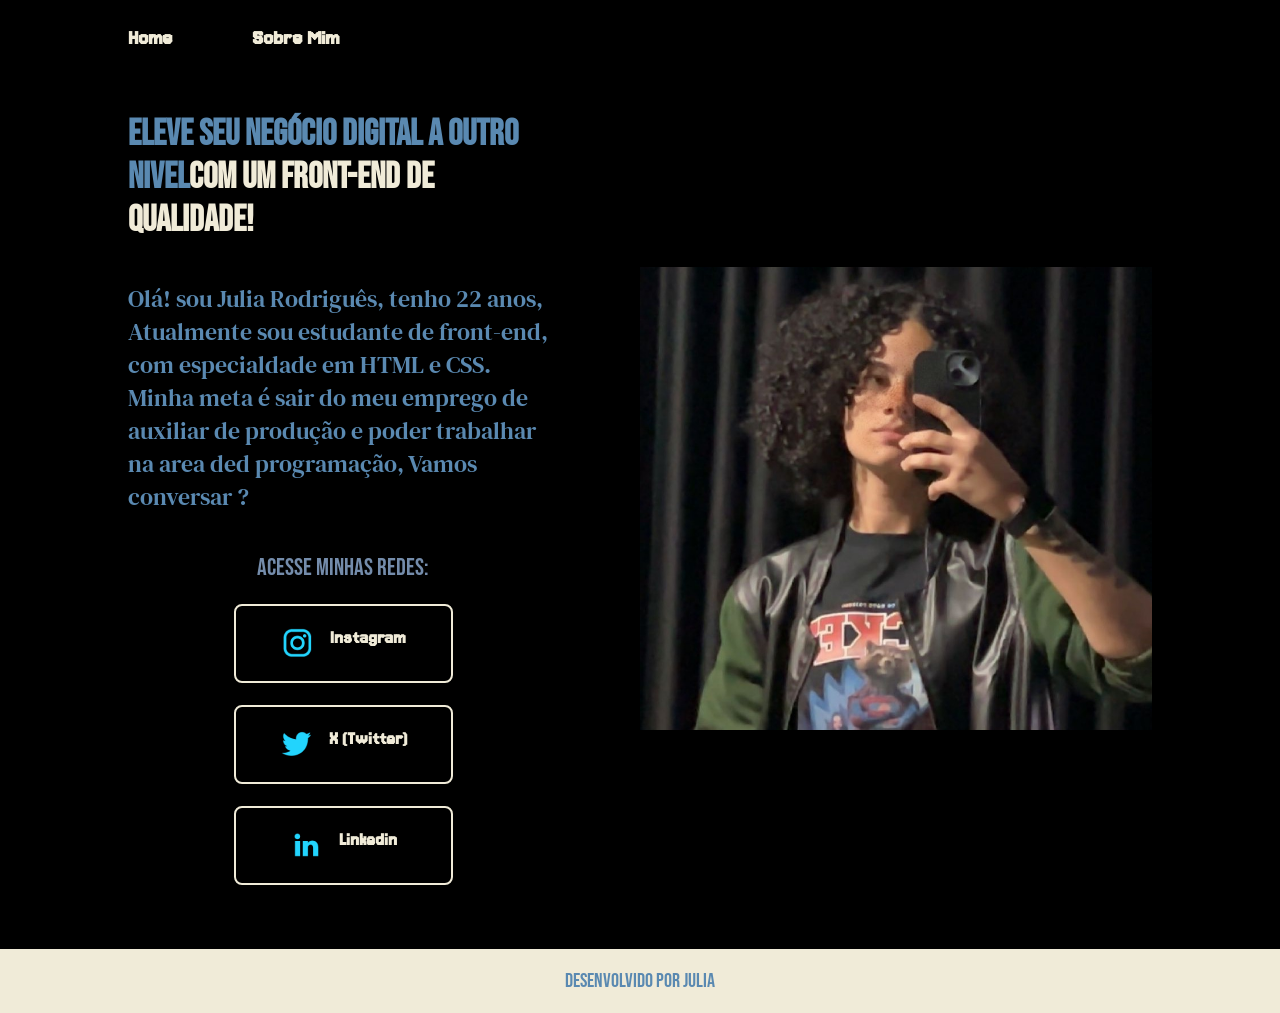
==== index.html @ e6e2c424 "Add files via upload" ====
<!DOCTYPE html>
<html lang="pt-br">
<head>
    <meta charset="UTF-8">
    <meta http-equiv="X-UA-Compatible" .content="IE=EDGE">
    <meta name="viewport" content="width=device-width, initial-scale=1.0">
    <title>PORTIFOLIO</title>
    <link rel="stylesheet" href="./styles/style.css">
</head>
<body>
    <header class="cabecalho"> 
        <nav class="cabecalho__menu">
            <a class="cabecalho__menu__link" href="index.html"> Home</a>
            <a class="cabecalho__menu__link" href="about.html"> Sobre Mim </a>
        </nav>
    </header>
    <main class="apresentacao">
        <section class="apresentacao__conteudo">
            <h1 class="apresentacao__conteudo__titulo"> Eleve seu negócio digital a outro nivel<strong class="titulo-destaque">com um Front-end de qualidade! </strong></h1>
            <p class="apresentacao__conteudo__texto"> Olá! sou Julia Rodriguês, tenho 22 anos, Atualmente sou estudante de front-end, com especialdade em HTML e CSS. Minha meta é sair do meu emprego de auxiliar de produção e poder trabalhar na area ded programação, Vamos conversar ?</p>
            <div class="apresentacao__links">
                <h2 class="apresentacao__links__subtitulo"> Acesse minhas redes:</h2>
                <a class="apresentacao__link__links" href="https://www.instagram.com/julia_rodrigues.png/">
                    <img src="./assets/instagram.png">
                    Instagram 
                </a>
                <a class="apresentacao__link__links" href="https://x.com/Bo_Katan03" >
                   <img src="./assets/twitter.png">
                    X (Twitter)
                </a>
                    <a class="apresentacao__link__links" href="https://www.linkedin.com/in/julia-rodrigu%C3%AAs-bbba991b0/" > 
                        <img src="./assets/linkedin.png"> Linkedin
                    </a>
            </div>
        </section>
        <img class="apresentacao__imagem" src="./assets/julia rodrigues.jpeg" alt="foto da julia, mulher de pele parda e cabelo cacheado pretos, segurando um celular em frente ao espelho.">
    </main>
    <footer class="rodape">
        <p> Desenvolvido por Julia</p>
    </footer>
</body>
</html>
---- styles/style.css ----
@import url('https://fonts.googleapis.com/css2?family=Bebas+Neue&family=DM+Serif+Text:ital@0;1&family=Jersey+15&family=Raleway:ital,wght@0,100..900;1,100..900&display=swap');

:root{
 --cor-primaria:#000000;
 --cor-secundaria:#5A89B1;
 --cor--terciaria:#F0EBD8;
 --cor--quarternaria:#748CAB;
 --cor--hover:#272727;

 --fonte--primaria:"Bebas Neue", serif;
 --fonte--secundaria:"DM Serif Text", serif;
--fonte--terciaria: "Jersey 15", serif;
}


*{margin: 0;
    padding: 0;
}

    body {
    width: 100%;
    box-sizing: border-box;
    background-color: var(--cor-primaria);
    color: var(--cor--quarternaria);
    }
    h1{color: var(--cor-secundaria);
    }
      p{color: var(--cor-secundaria);
    }

    .cabecalho{
        padding: 2% 0% 0% 10%;

    }

    .cabecalho__menu{
        display:flex;
        gap: 80px;
    }

    .cabecalho__menu__link{
        font-family: var(--fonte--terciaria);
        font-size: 1.43rem;
        font-weight: 600;
        color:var(--cor--terciaria);
        text-decoration: none;
       }

    .apresentacao{ 
        padding:5% 10%;
        display: flex;
        align-items: center;
        justify-content: space-between;
        gap: 82px;
    }
    .apresentacao__conteudo{
        width: 50%;
        display: flex;
        flex-direction: column;
        gap: 40px;
    }
    .apresentacao__conteudo__titulo{
        font-size: 2.25rem;
        font-family: var(--fonte--primaria);
    }
    .titulo-destaque {color: var(--cor--terciaria);
    }

    .apresentacao__conteudo__texto{
        font-size: 1.5rem;
        font-family: var(--fonte--secundaria);
    }
    .apresentacao__links{
        display: flex;
        flex-direction: column;
        justify-content: space-between;
        align-items: center;
        gap: 22px;
    }
    .apresentacao__links__subtitulo{
        font-family: var(--fonte--primaria);
        font-weight: 400;
        font-size: 1.5rem;
    }
    .apresentacao__link__links{
        display: flex;
        justify-content: center;
        gap: 16px;
        border: 2px solid var(--cor--terciaria);
        width: 50%;
        text-align: center;
        border-radius: 8px;
        font-size: 1.5rem;
        font-weight: 600;
        padding: 21.5px 0;
        text-decoration: none;
        color: var(--cor--terciaria);
        font-size: 1.25rem;
        font-family: var(--fonte--terciaria);
       
    }
    .apresentacao__link__links:hover{
        background-color: var(--cor--hover);
        color: var(--cor-secundaria);
    }
    .apresentacao__imagem{
        width: 50%;
        
    }

    .rodape{
        font-size: 1.25rem;
        font-family: var(--fonte--primaria);
        font-weight: 400;
        padding: 20px;
        color: var(--cor-secundaria);
        background-color: var(--cor--terciaria);
        text-align: center;
    }
    @media(max-width:1200px) {
        .cabecalho{
            padding: 10%;
        }
        .cabecalho__menu{
            justify-content: center;
        }
         .apresentacao{
            padding: 5%;
            flex-direction:column-reverse;
        }
        .apresentacao__conteudo{
            width: auto;
        }
    }
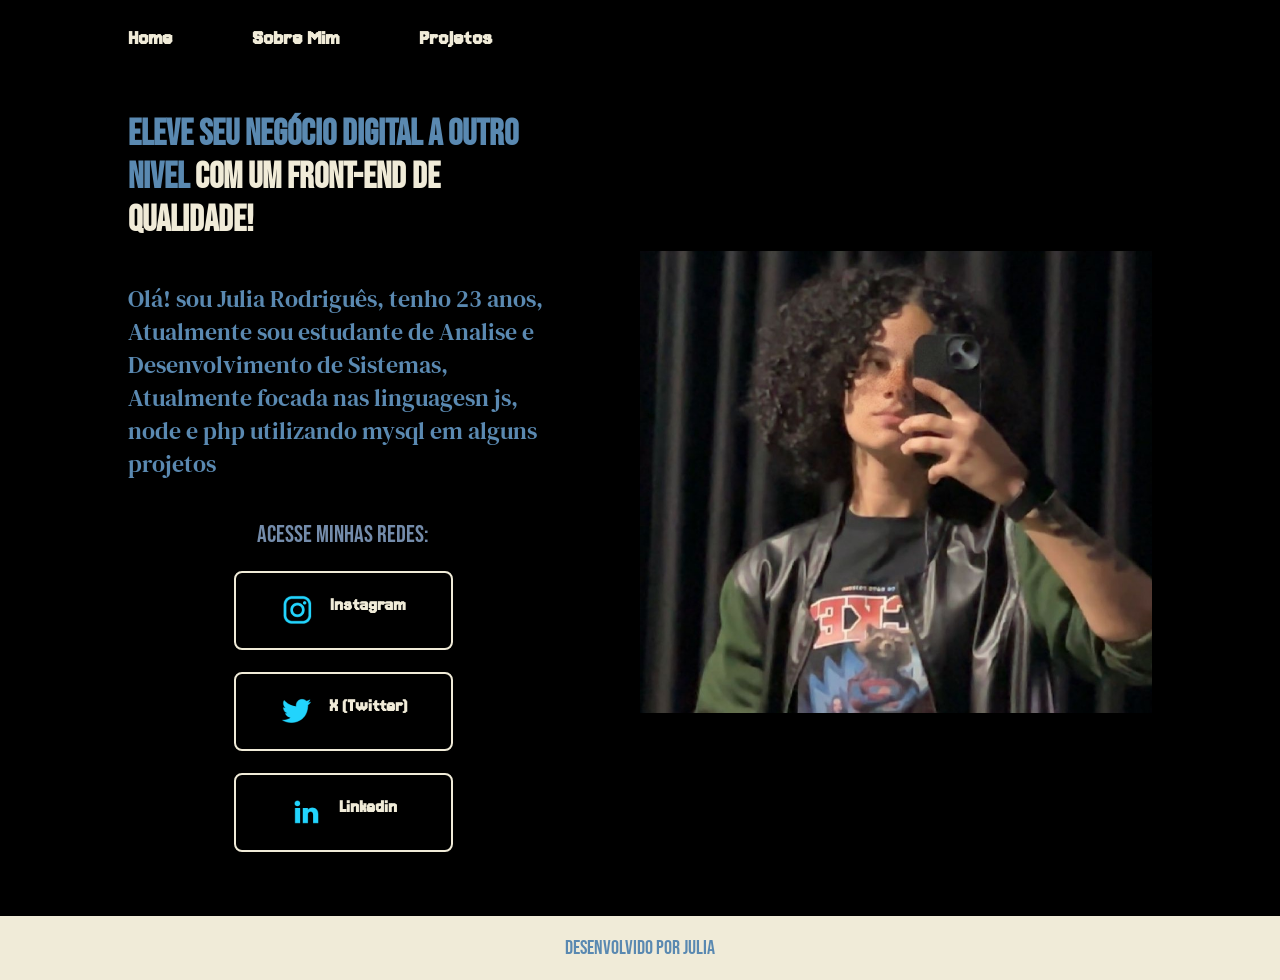
==== commit 4b75cbf5: "atualização portfolio" ====
--- a/index.html
+++ b/index.html
@@ -2,22 +2,24 @@
 <html lang="pt-br">
 <head>
     <meta charset="UTF-8">
-    <meta http-equiv="X-UA-Compatible" .content="IE=EDGE">
+    <meta http-equiv="X-UA-Compatible" content="IE=EDGE">
     <meta name="viewport" content="width=device-width, initial-scale=1.0">
-    <title>PORTIFOLIO</title>
+    <title>Julia Rodriguês | Dev Front-end</title>
     <link rel="stylesheet" href="./styles/style.css">
+    <link rel="icon" type="image/png" href="/assets/tyrrel-removebg-preview.png"/>
 </head>
 <body>
     <header class="cabecalho"> 
         <nav class="cabecalho__menu">
             <a class="cabecalho__menu__link" href="index.html"> Home</a>
             <a class="cabecalho__menu__link" href="about.html"> Sobre Mim </a>
+            <a class="cabecalho__menu__link" href="projetos.html"> Projetos </a>
         </nav>
     </header>
     <main class="apresentacao">
         <section class="apresentacao__conteudo">
-            <h1 class="apresentacao__conteudo__titulo"> Eleve seu negócio digital a outro nivel<strong class="titulo-destaque">com um Front-end de qualidade! </strong></h1>
-            <p class="apresentacao__conteudo__texto"> Olá! sou Julia Rodriguês, tenho 22 anos, Atualmente sou estudante de front-end, com especialdade em HTML e CSS. Minha meta é sair do meu emprego de auxiliar de produção e poder trabalhar na area ded programação, Vamos conversar ?</p>
+            <h1 class="apresentacao__conteudo__titulo"> Eleve seu negócio digital a outro nivel<strong class="titulo-destaque"> com um Front-end de qualidade! </strong></h1>
+            <p class="apresentacao__conteudo__texto"> Olá! sou Julia Rodriguês, tenho 23 anos, Atualmente sou estudante de Analise e Desenvolvimento de Sistemas, Atualmente focada nas linguagesn js, node e php utilizando mysql em alguns projetos </p>
             <div class="apresentacao__links">
                 <h2 class="apresentacao__links__subtitulo"> Acesse minhas redes:</h2>
                 <a class="apresentacao__link__links" href="https://www.instagram.com/julia_rodrigues.png/">
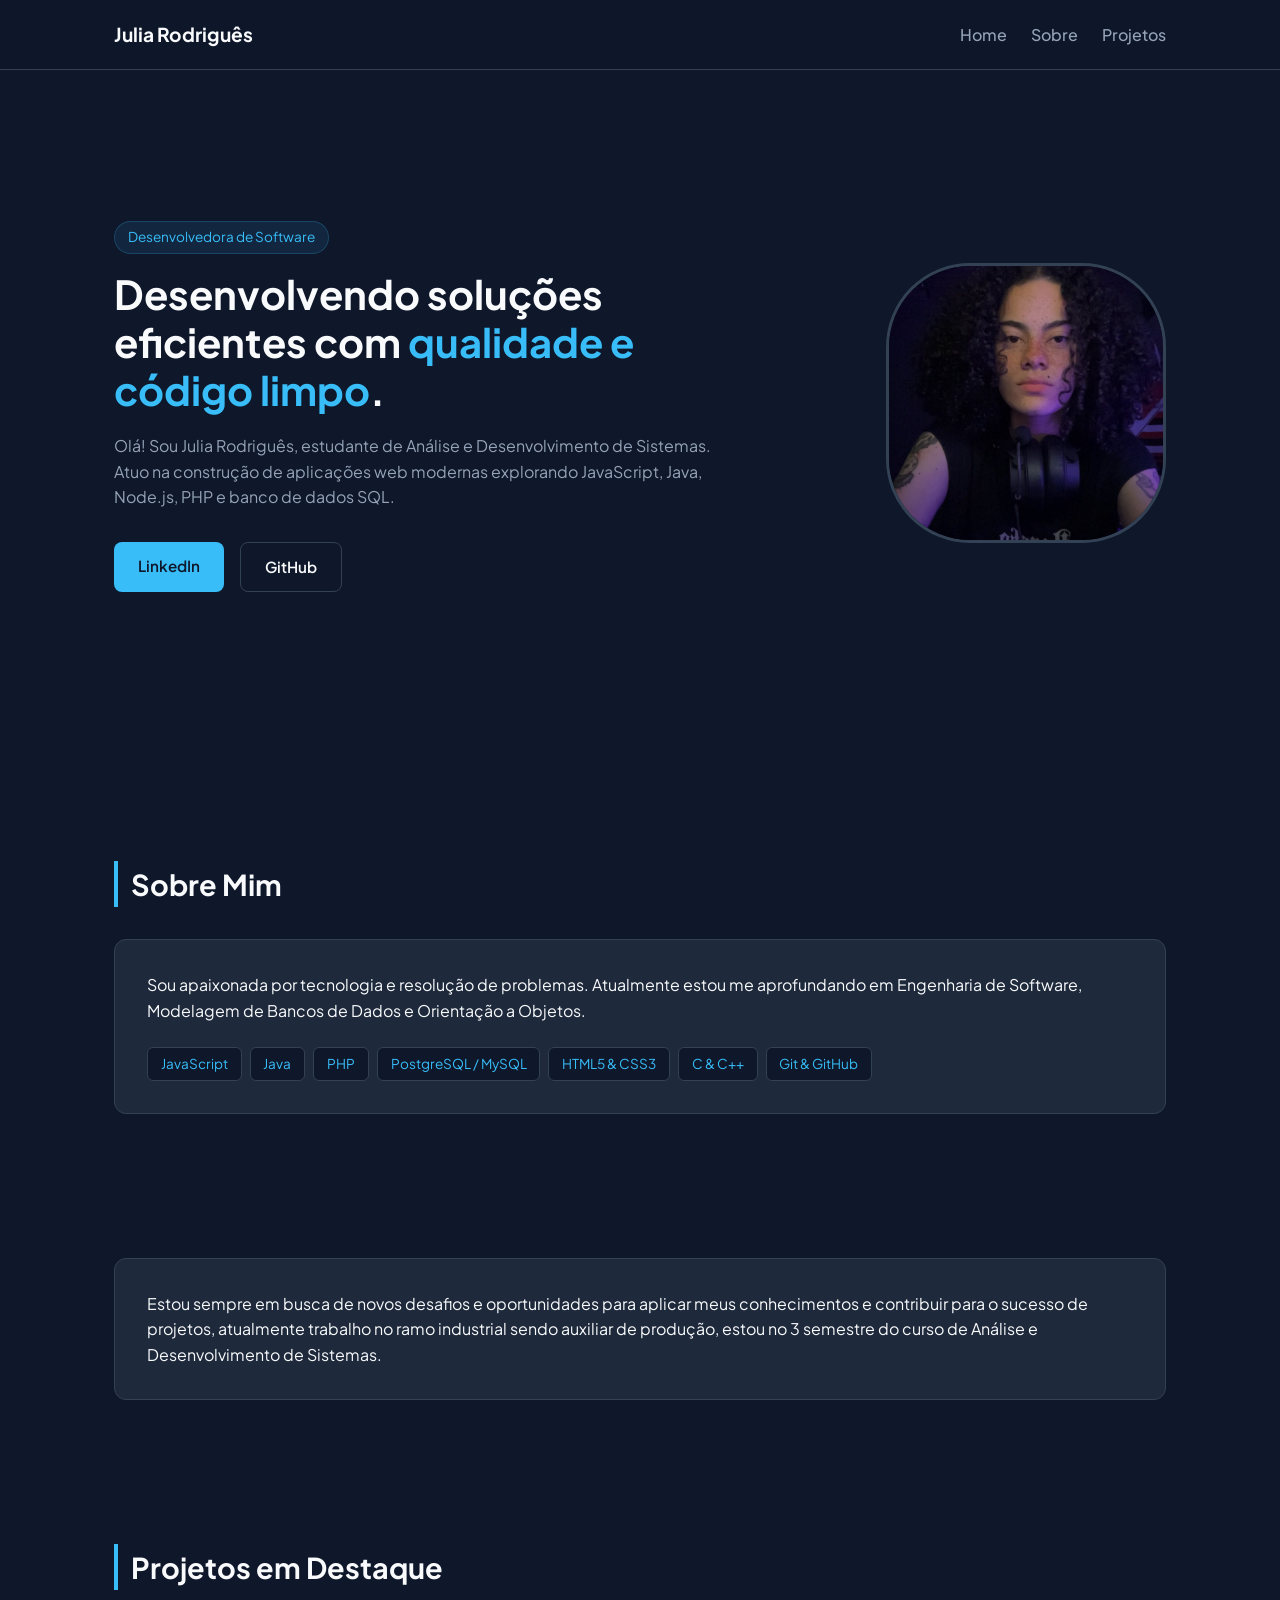
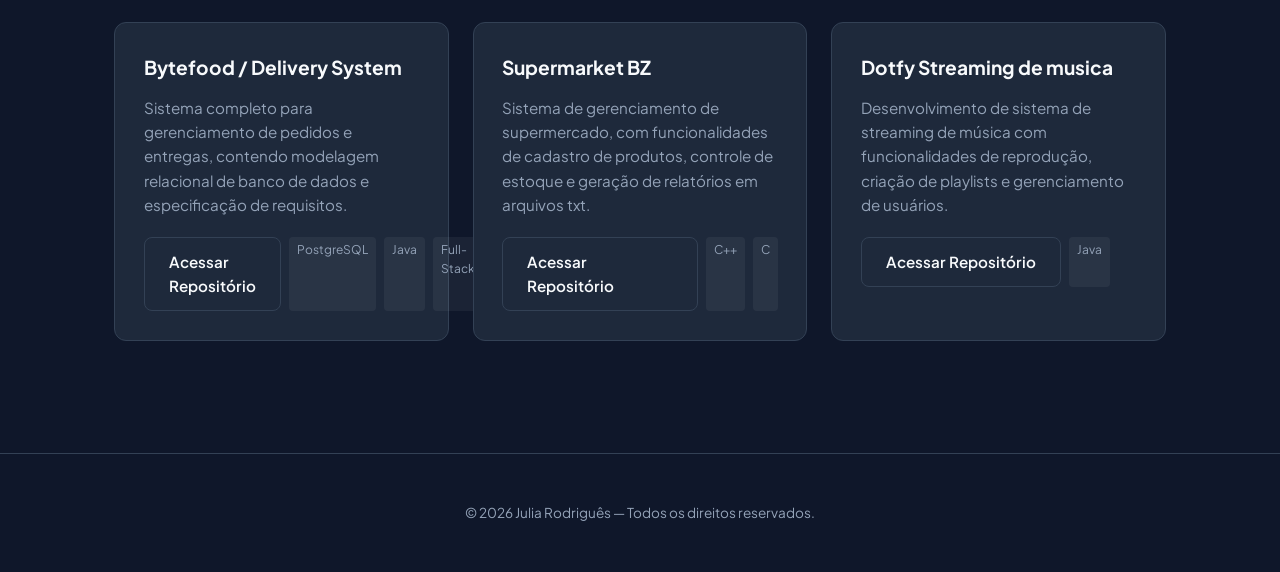
==== commit 1f814e4a: "Ajuste no home" ====
--- a/index.html
+++ b/index.html
@@ -1,44 +1,139 @@
 <!DOCTYPE html>
-<html lang="pt-br">
+<html lang="pt-BR">
 <head>
     <meta charset="UTF-8">
-    <meta http-equiv="X-UA-Compatible" content="IE=EDGE">
     <meta name="viewport" content="width=device-width, initial-scale=1.0">
-    <title>Julia Rodriguês | Dev Front-end</title>
+    <title>Julia Rodriguês | Desenvolvedora Software & Front-end</title>
+    
+    <!-- Fonte Moderna (Google Fonts) -->
+    <link rel="preconnect" href="https://fonts.googleapis.com">
+    <link rel="preconnect" href="https://fonts.gstatic.com" crossorigin>
+    <link href="https://fonts.googleapis.com/css2?family=Plus+Jakarta+Sans:wght@400;500;600;700&display=swap" rel="stylesheet">
+    
     <link rel="stylesheet" href="./styles/style.css">
     <link rel="icon" type="image/png" href="/assets/tyrrel-removebg-preview.png"/>
 </head>
 <body>
+
+    <!-- Cabeçalho Fixo -->
     <header class="cabecalho"> 
         <nav class="cabecalho__menu">
-            <a class="cabecalho__menu__link" href="index.html"> Home</a>
-            <a class="cabecalho__menu__link" href="about.html"> Sobre Mim </a>
-            <a class="cabecalho__menu__link" href="projetos.html"> Projetos </a>
+            <a class="cabecalho__logo" href="#home">Julia Rodriguês</a>
+            <div class="cabecalho__links">
+                <a class="cabecalho__menu__link" href="#home">Home</a>
+                <a class="cabecalho__menu__link" href="#sobre">Sobre</a>
+                <a class="cabecalho__menu__link" href="#projetos">Projetos</a>
+            </div>
         </nav>
     </header>
-    <main class="apresentacao">
-        <section class="apresentacao__conteudo">
-            <h1 class="apresentacao__conteudo__titulo"> Eleve seu negócio digital a outro nivel<strong class="titulo-destaque"> com um Front-end de qualidade! </strong></h1>
-            <p class="apresentacao__conteudo__texto"> Olá! sou Julia Rodriguês, tenho 23 anos, Atualmente sou estudante de Analise e Desenvolvimento de Sistemas, Atualmente focada nas linguagesn js, node e php utilizando mysql em alguns projetos </p>
-            <div class="apresentacao__links">
-                <h2 class="apresentacao__links__subtitulo"> Acesse minhas redes:</h2>
-                <a class="apresentacao__link__links" href="https://www.instagram.com/julia_rodrigues.png/">
-                    <img src="./assets/instagram.png">
-                    Instagram 
-                </a>
-                <a class="apresentacao__link__links" href="https://x.com/Bo_Katan03" >
-                   <img src="./assets/twitter.png">
-                    X (Twitter)
-                </a>
-                    <a class="apresentacao__link__links" href="https://www.linkedin.com/in/julia-rodrigu%C3%AAs-bbba991b0/" > 
-                        <img src="./assets/linkedin.png"> Linkedin
+
+    <main>
+        <!-- Hero Section -->
+        <section id="home" class="hero">
+            <div class="hero__conteudo">
+                <span class="hero__badge">Desenvolvedora de Software</span>
+                <h1 class="hero__titulo">
+                    Desenvolvendo soluções eficientes com <span class="destaque">qualidade e código limpo</span>.
+                </h1>
+                <p class="hero__texto">
+                    Olá!  Sou Julia Rodriguês, estudante de Análise e Desenvolvimento de Sistemas. Atuo na construção de aplicações web modernas explorando JavaScript, Java, Node.js, PHP e banco de dados SQL.
+                </p>
+                <div class="hero__acoes">
+                    <a class="btn btn--primario" href="https://www.linkedin.com/in/julia-rodriguês-dev03?utm_source=share_via&utm_content=profile&utm_medium=member_ios" target="_blank" rel="noopener noreferrer">
+                        LinkedIn
                     </a>
+                    <a class="btn btn--secundario" href="https://github.com/Julia-Rodrigues03" target="_blank" rel="noopener noreferrer">
+                        GitHub
+                    </a>
+                </div>
+            </div>
+            <div class="hero__imagem-container">
+                <img class="hero__imagem" src="./assets/julia rodrigues.jpeg" alt="Foto de perfil de Julia Rodriguês">
             </div>
         </section>
-        <img class="apresentacao__imagem" src="./assets/julia rodrigues.jpeg" alt="foto da julia, mulher de pele parda e cabelo cacheado pretos, segurando um celular em frente ao espelho.">
+
+        <!-- Seção Sobre Mim -->
+        <section id="sobre" class="sobre">
+            <h2 class="secao__titulo">Sobre Mim</h2>
+            <div class="sobre__grid">
+                <p class="sobre__texto">
+                    Sou apaixonada por tecnologia e resolução de problemas. Atualmente estou me aprofundando em Engenharia de Software, Modelagem de Bancos de Dados e Orientação a Objetos.
+                </p>
+                <div class="sobre__techs">
+                    <span class="tech-tag">JavaScript</span>
+                    <span class="tech-tag">Java</span>
+                    <span class="tech-tag">PHP</span>
+                    <span class="tech-tag">PostgreSQL / MySQL</span>
+                    <span class="tech-tag">HTML5 & CSS3</span>
+                    <span class="tech-tag">C & C++</span>
+                    <span class="tech-tag">Git & GitHub</span>
+                </div>
+            </div>
+        </section>
+
+        <section id="sobre" class="sobre">
+            <div class="sobre__grid">
+                <p class="sobre__texto">
+                    Estou sempre em busca de novos desafios e oportunidades para aplicar meus conhecimentos e contribuir para o sucesso de projetos, atualmente trabalho no ramo industrial sendo auxiliar de produção, estou no 3 semestre do curso de Análise e Desenvolvimento de Sistemas.
+                </p>
+            </div>
+        </section>
+
+        <!-- Seção Projetos -->
+        <section id="projetos" class="projetos">
+            <h2 class="secao__titulo">Projetos em Destaque</h2>
+            <div class="projetos__grid">
+                
+                <article class="card-projeto">
+                    <h3 class="card-projeto__titulo">Bytefood / Delivery System</h3>
+                    <p class="card-projeto__descricao">
+                        Sistema completo para gerenciamento de pedidos e entregas, contendo modelagem relacional de banco de dados e especificação de requisitos.
+                    </p>
+                    <div class="card-projeto__tags">
+                        <a class="btn btn--secundario" href="https://github.com/Julia-Rodrigues03/bytefood" target="_blank" rel="noopener noreferrer">
+                        Acessar Repositório
+                    </a>
+                        <span>PostgreSQL</span>
+                        <span>Java</span>
+                        <span>Full-Stack</span>
+                    </div>
+                </article>
+
+                <article class="card-projeto">
+                    <h3 class="card-projeto__titulo">Supermarket BZ</h3>
+                    <p class="card-projeto__descricao">
+                        Sistema de gerenciamento de supermercado, com funcionalidades de cadastro de produtos, controle de estoque e geração de relatórios em arquivos txt.
+                    </p>
+                    <div class="card-projeto__tags">
+                        <a class="btn btn--secundario" href="https://github.com/Julia-Rodrigues03/Crud" target="_blank" rel="noopener noreferrer">
+                        Acessar Repositório
+                    </a>
+                        <span> C++ </span>
+                        <span> C </span>
+                    </div>
+                </article>
+
+                <article class="card-projeto">
+                    <h3 class="card-projeto__titulo">Dotfy Streaming de musica</h3>
+                    <p class="card-projeto__descricao">
+                        Desenvolvimento de sistema de streaming de música com funcionalidades de reprodução, criação de playlists e gerenciamento de usuários.
+                    </p>
+                    <div class="card-projeto__tags">
+                        <a class="btn btn--secundario" href="https://github.com/Julia-Rodrigues03/Dotfy" target="_blank" rel="noopener noreferrer">
+                        Acessar Repositório
+                    </a>
+                        <span> Java</span>
+                        
+                    </div>
+                </article>
+
+            </div>
+        </section>
     </main>
+
     <footer class="rodape">
-        <p> Desenvolvido por Julia</p>
+        <p>© 2026 Julia Rodriguês — Todos os direitos reservados.</p>
     </footer>
+
 </body>
 </html>
--- a/styles/style.css
+++ b/styles/style.css
@@ -1,134 +1,275 @@
 @import url('https://fonts.googleapis.com/css2?family=Bebas+Neue&family=DM+Serif+Text:ital@0;1&family=Jersey+15&family=Raleway:ital,wght@0,100..900;1,100..900&display=swap');
 
-:root{
- --cor-primaria:#000000;
- --cor-secundaria:#5A89B1;
- --cor--terciaria:#F0EBD8;
- --cor--quarternaria:#748CAB;
- --cor--hover:#272727;
-
- --fonte--primaria:"Bebas Neue", serif;
- --fonte--secundaria:"DM Serif Text", serif;
---fonte--terciaria: "Jersey 15", serif;
-}
-
-
-*{margin: 0;
+/* Reset Básico */
+* {
+    margin: 0;
     padding: 0;
-}
-
-    body {
+    box-sizing: border-box;
+}
+
+:root {
+    --bg-color: #0f172a;
+    --card-bg: #1e293b;
+    --text-primary: #f8fafc;
+    --text-secondary: #94a3b8;
+    --accent-color: #38bdf8;
+    --border-color: #334155;
+    --font-main: 'Plus Jakarta Sans', sans-serif;
+}
+
+html {
+    scroll-behavior: smooth;
+}
+
+body {
+    background-color: var(--bg-color);
+    color: var(--text-primary);
+    font-family: var(--font-main);
+    line-height: 1.6;
+}
+
+/* Header Limpo */
+.cabecalho {
+    position: fixed;
+    top: 0;
     width: 100%;
-    box-sizing: border-box;
-    background-color: var(--cor-primaria);
-    color: var(--cor--quarternaria);
+    background-color: rgba(15, 23, 42, 0.85);
+    backdrop-filter: blur(12px);
+    border-bottom: 1px solid var(--border-color);
+    z-index: 100;
+}
+
+.cabecalho__menu {
+    max-width: 1100px;
+    margin: 0 auto;
+    display: flex;
+    justify-content: space-between;
+    align-items: center;
+    padding: 1.2rem 1.5rem;
+}
+
+.cabecalho__logo {
+    font-weight: 700;
+    font-size: 1.2rem;
+    color: var(--text-primary);
+    text-decoration: none;
+}
+
+.cabecalho__links {
+    display: flex;
+    gap: 1.5rem;
+}
+
+.cabecalho__menu__link {
+    color: var(--text-secondary);
+    text-decoration: none;
+    font-weight: 500;
+    transition: color 0.2s ease;
+}
+
+.cabecalho__menu__link:hover {
+    color: var(--accent-color);
+}
+
+/* Main Content Layout */
+main {
+    max-width: 1100px;
+    margin: 0 auto;
+    padding: 0 1.5rem;
+}
+
+section {
+    padding: 6rem 0 3rem 0;
+}
+
+.secao__titulo {
+    font-size: 1.8rem;
+    margin-bottom: 2rem;
+    border-left: 4px solid var(--accent-color);
+    padding-left: 0.8rem;
+}
+
+/* Hero Section */
+.hero {
+    display: flex;
+    align-items: center;
+    justify-content: space-between;
+    gap: 3rem;
+    min-height: 85vh;
+}
+
+.hero__conteudo {
+    max-width: 600px;
+}
+
+.hero__badge {
+    display: inline-block;
+    padding: 0.3rem 0.8rem;
+    background-color: rgba(56, 189, 248, 0.1);
+    color: var(--accent-color);
+    border: 1px solid rgba(56, 189, 248, 0.2);
+    border-radius: 20px;
+    font-size: 0.85rem;
+    margin-bottom: 1rem;
+}
+
+.hero__titulo {
+    font-size: 2.5rem;
+    font-weight: 700;
+    line-height: 1.2;
+    margin-bottom: 1.2rem;
+}
+
+.destaque {
+    color: var(--accent-color);
+}
+
+.hero__texto {
+    color: var(--text-secondary);
+    margin-bottom: 2rem;
+}
+
+.hero__acoes {
+    display: flex;
+    gap: 1rem;
+}
+
+/* Botões Modernos */
+.btn {
+    padding: 0.75rem 1.5rem;
+    border-radius: 8px;
+    text-decoration: none;
+    font-weight: 600;
+    font-size: 0.95rem;
+    transition: all 0.2s ease;
+}
+
+.btn--primario {
+    background-color: var(--accent-color);
+    color: #0f172a;
+}
+
+.btn--primario:hover {
+    opacity: 0.9;
+    transform: translateY(-2px);
+}
+
+.btn--secundario {
+    background-color: transparent;
+    color: var(--text-primary);
+    border: 1px solid var(--border-color);
+}
+
+.btn--secundario:hover {
+    border-color: var(--text-secondary);
+    transform: translateY(-2px);
+}
+
+.hero__imagem-container {
+    flex-shrink: 0;
+}
+
+.hero__imagem {
+    width: 280px;
+    height: 280px;
+    object-fit: cover;
+    border-radius: 30%;
+    border: 3px solid var(--border-color);
+}
+
+/* Cards e Seção Sobre */
+.sobre__grid {
+    background-color: var(--card-bg);
+    padding: 2rem;
+    border-radius: 12px;
+    border: 1px solid var(--border-color);
+}
+
+.sobre__techs {
+    display: flex;
+    flex-wrap: wrap;
+    gap: 0.5rem;
+    margin-top: 1.5rem;
+}
+
+.tech-tag {
+    background-color: var(--bg-color);
+    color: var(--accent-color);
+    border: 1px solid var(--border-color);
+    padding: 0.3rem 0.8rem;
+    border-radius: 6px;
+    font-size: 0.85rem;
+}
+
+/* Cards de Projetos */
+.projetos__grid {
+    display: grid;
+    grid-template-columns: repeat(auto-fit, minmax(300px, 1fr));
+    gap: 1.5rem;
+}
+
+.card-projeto {
+    background-color: var(--card-bg);
+    border: 1px solid var(--border-color);
+    padding: 1.8rem;
+    border-radius: 12px;
+    transition: transform 0.2s ease, border-color 0.2s ease;
+}
+
+.card-projeto:hover {
+    transform: translateY(-4px);
+    border-color: var(--accent-color);
+}
+
+.card-projeto__titulo {
+    margin-bottom: 0.8rem;
+    font-size: 1.2rem;
+}
+
+.card-projeto__descricao {
+    color: var(--text-secondary);
+    font-size: 0.95rem;
+    margin-bottom: 1.2rem;
+}
+
+.card-projeto__tags {
+    display: flex;
+    gap: 0.5rem;
+}
+
+.card-projeto__tags span {
+    font-size: 0.75rem;
+    color: var(--text-secondary);
+    background-color: rgba(255, 255, 255, 0.05);
+    padding: 0.2rem 0.5rem;
+    border-radius: 4px;
+}
+
+/* Rodapé */
+.rodape {
+    text-align: center;
+    padding: 3rem 0;
+    color: var(--text-secondary);
+    font-size: 0.85rem;
+    border-top: 1px solid var(--border-color);
+    margin-top: 4rem;
+}
+
+/* Responsividade Básica */
+@media (max-width: 768px) {
+    .hero {
+        flex-direction: column-reverse;
+        text-align: center;
+        justify-content: center;
+        padding-top: 8rem;
     }
-    h1{color: var(--cor-secundaria);
+
+    .hero__acoes {
+        justify-content: center;
     }
-      p{color: var(--cor-secundaria);
+
+    .hero__imagem {
+        width: 200px;
+        height: 200px;
     }
-
-    .cabecalho{
-        padding: 2% 0% 0% 10%;
-
-    }
-
-    .cabecalho__menu{
-        display:flex;
-        gap: 80px;
-    }
-
-    .cabecalho__menu__link{
-        font-family: var(--fonte--terciaria);
-        font-size: 1.43rem;
-        font-weight: 600;
-        color:var(--cor--terciaria);
-        text-decoration: none;
-       }
-
-    .apresentacao{ 
-        padding:5% 10%;
-        display: flex;
-        align-items: center;
-        justify-content: space-between;
-        gap: 82px;
-    }
-    .apresentacao__conteudo{
-        width: 50%;
-        display: flex;
-        flex-direction: column;
-        gap: 40px;
-    }
-    .apresentacao__conteudo__titulo{
-        font-size: 2.25rem;
-        font-family: var(--fonte--primaria);
-    }
-    .titulo-destaque {color: var(--cor--terciaria);
-    }
-
-    .apresentacao__conteudo__texto{
-        font-size: 1.5rem;
-        font-family: var(--fonte--secundaria);
-    }
-    .apresentacao__links{
-        display: flex;
-        flex-direction: column;
-        justify-content: space-between;
-        align-items: center;
-        gap: 22px;
-    }
-    .apresentacao__links__subtitulo{
-        font-family: var(--fonte--primaria);
-        font-weight: 400;
-        font-size: 1.5rem;
-    }
-    .apresentacao__link__links{
-        display: flex;
-        justify-content: center;
-        gap: 16px;
-        border: 2px solid var(--cor--terciaria);
-        width: 50%;
-        text-align: center;
-        border-radius: 8px;
-        font-size: 1.5rem;
-        font-weight: 600;
-        padding: 21.5px 0;
-        text-decoration: none;
-        color: var(--cor--terciaria);
-        font-size: 1.25rem;
-        font-family: var(--fonte--terciaria);
-       
-    }
-    .apresentacao__link__links:hover{
-        background-color: var(--cor--hover);
-        color: var(--cor-secundaria);
-    }
-    .apresentacao__imagem{
-        width: 50%;
-        
-    }
-
-    .rodape{
-        font-size: 1.25rem;
-        font-family: var(--fonte--primaria);
-        font-weight: 400;
-        padding: 20px;
-        color: var(--cor-secundaria);
-        background-color: var(--cor--terciaria);
-        text-align: center;
-    }
-    @media(max-width:1200px) {
-        .cabecalho{
-            padding: 10%;
-        }
-        .cabecalho__menu{
-            justify-content: center;
-        }
-         .apresentacao{
-            padding: 5%;
-            flex-direction:column-reverse;
-        }
-        .apresentacao__conteudo{
-            width: auto;
-        }
-    }+}
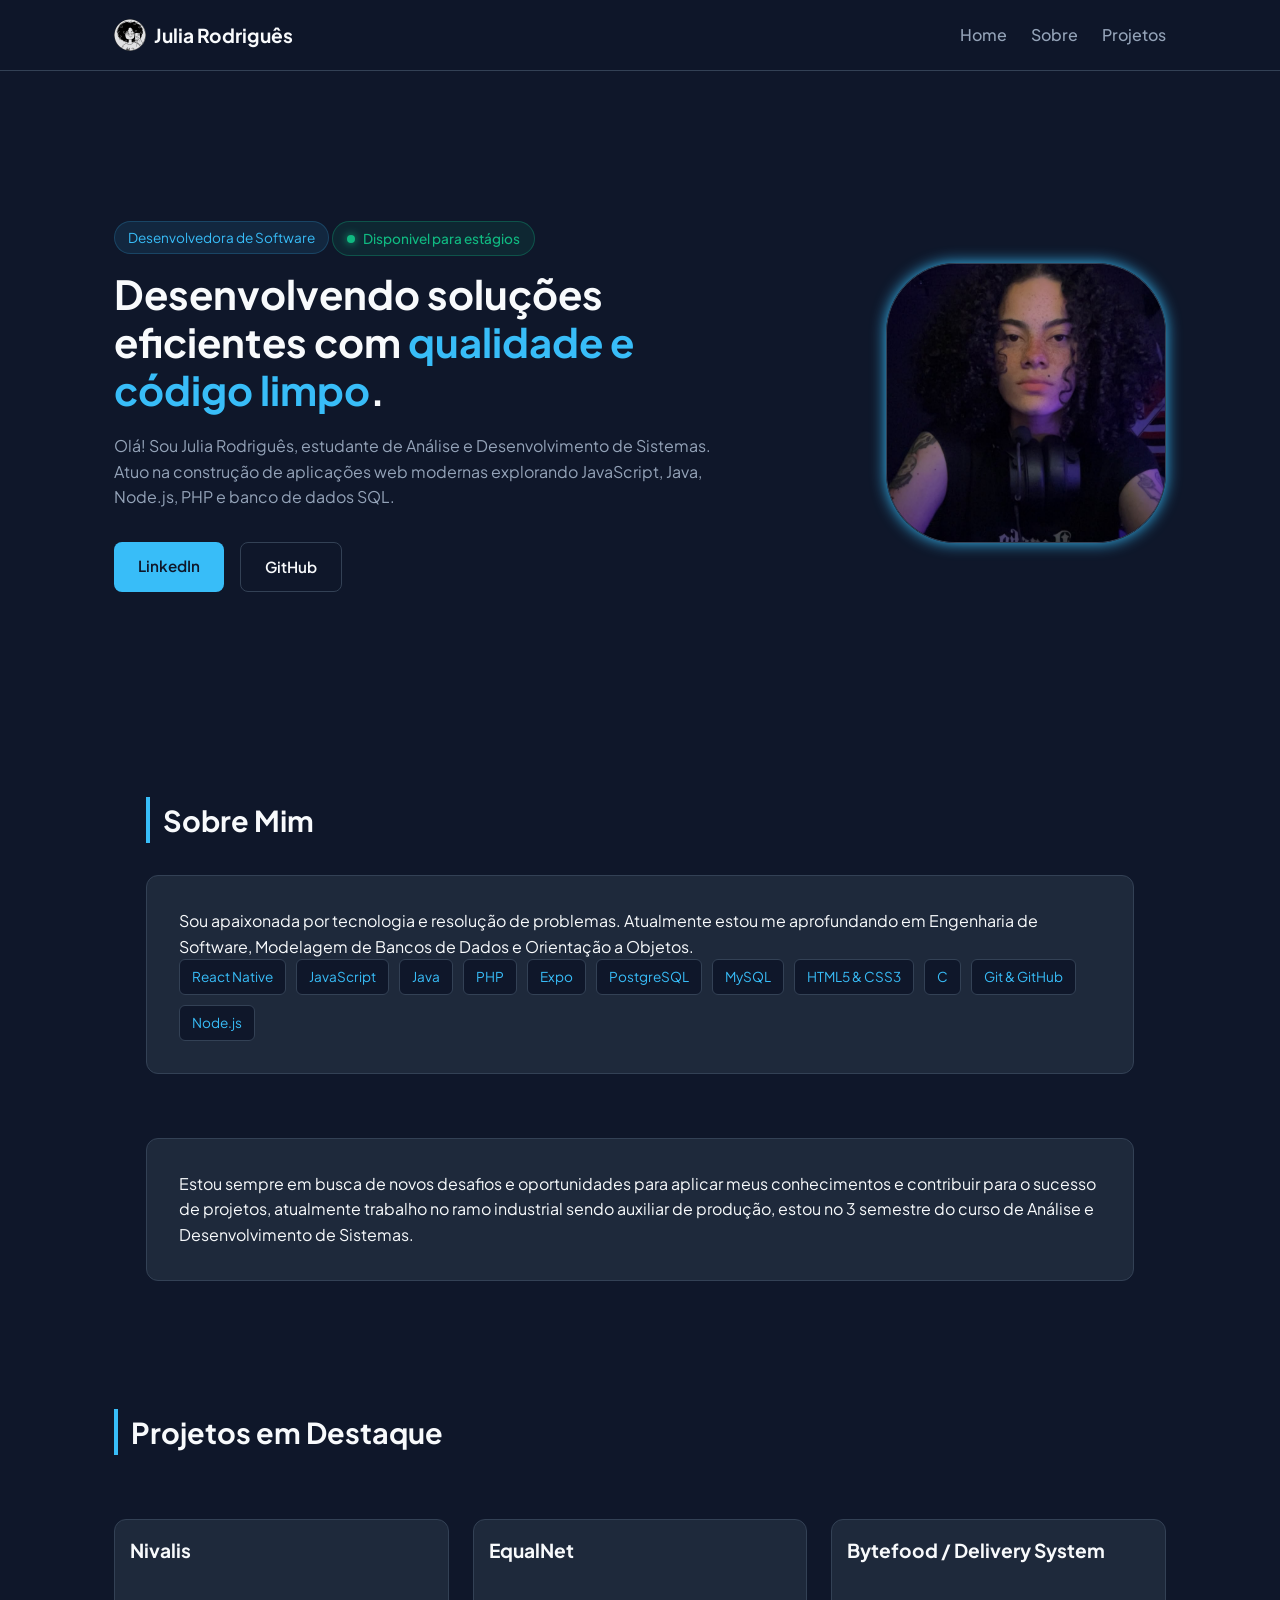
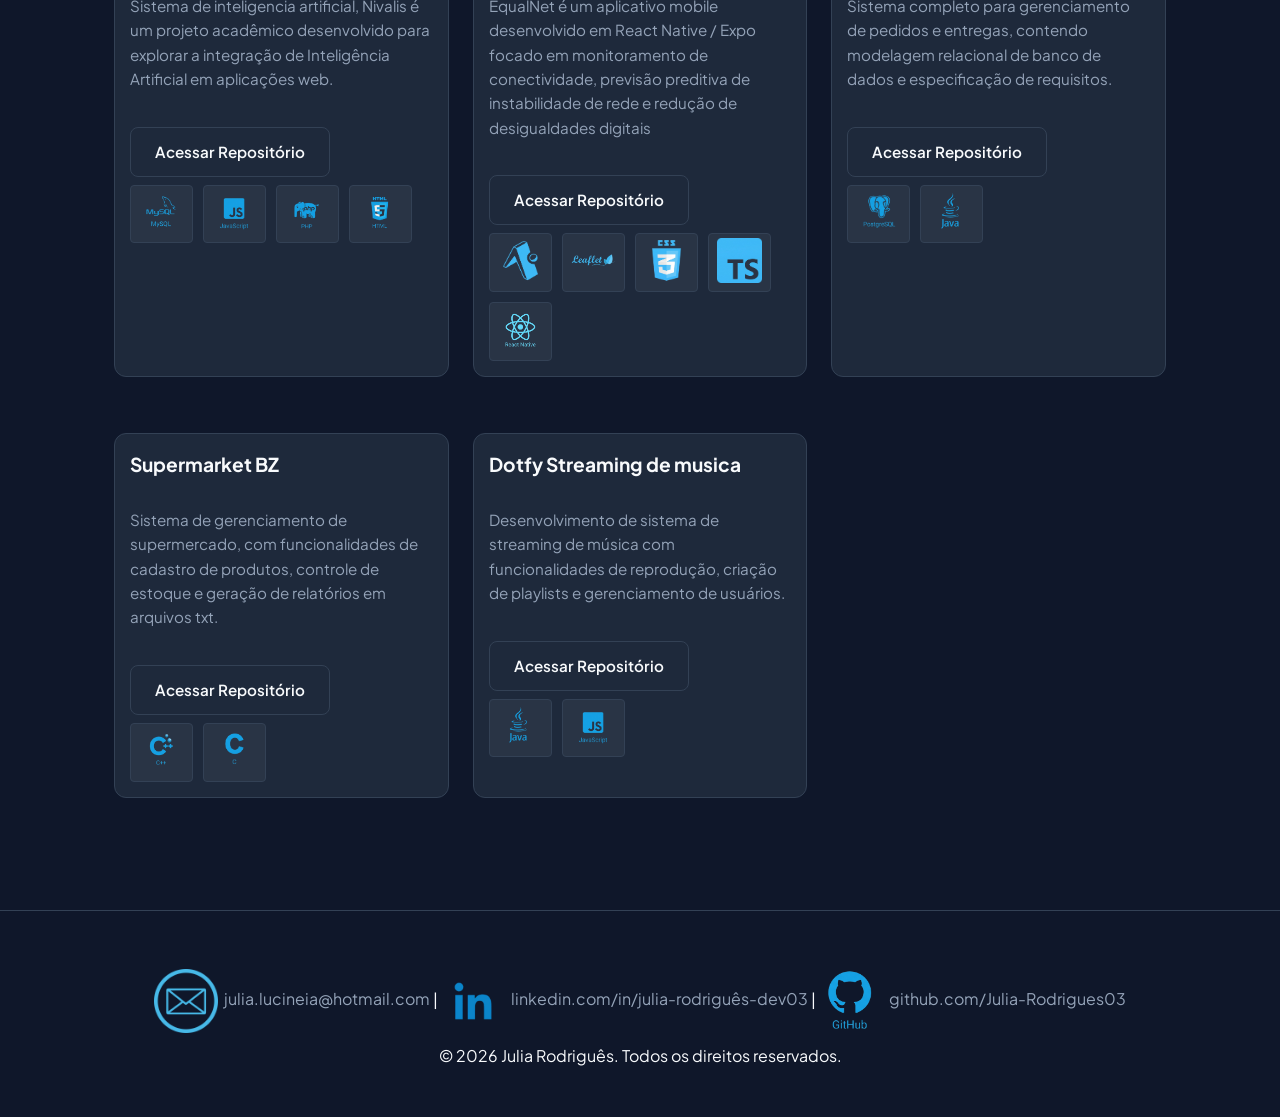
==== commit 5bc79ae1: "refactor: move arquivos para a raiz" ====
--- a/index.html
+++ b/index.html
@@ -1,139 +1,195 @@
-<!DOCTYPE html>
-<html lang="pt-BR">
-<head>
-    <meta charset="UTF-8">
-    <meta name="viewport" content="width=device-width, initial-scale=1.0">
-    <title>Julia Rodriguês | Desenvolvedora Software & Front-end</title>
-    
-    <!-- Fonte Moderna (Google Fonts) -->
-    <link rel="preconnect" href="https://fonts.googleapis.com">
-    <link rel="preconnect" href="https://fonts.gstatic.com" crossorigin>
-    <link href="https://fonts.googleapis.com/css2?family=Plus+Jakarta+Sans:wght@400;500;600;700&display=swap" rel="stylesheet">
-    
-    <link rel="stylesheet" href="./styles/style.css">
-    <link rel="icon" type="image/png" href="/assets/tyrrel-removebg-preview.png"/>
-</head>
-<body>
-
-    <!-- Cabeçalho Fixo -->
-    <header class="cabecalho"> 
-        <nav class="cabecalho__menu">
-            <a class="cabecalho__logo" href="#home">Julia Rodriguês</a>
-            <div class="cabecalho__links">
-                <a class="cabecalho__menu__link" href="#home">Home</a>
-                <a class="cabecalho__menu__link" href="#sobre">Sobre</a>
-                <a class="cabecalho__menu__link" href="#projetos">Projetos</a>
-            </div>
-        </nav>
-    </header>
-
-    <main>
-        <!-- Hero Section -->
-        <section id="home" class="hero">
-            <div class="hero__conteudo">
-                <span class="hero__badge">Desenvolvedora de Software</span>
-                <h1 class="hero__titulo">
-                    Desenvolvendo soluções eficientes com <span class="destaque">qualidade e código limpo</span>.
-                </h1>
-                <p class="hero__texto">
-                    Olá!  Sou Julia Rodriguês, estudante de Análise e Desenvolvimento de Sistemas. Atuo na construção de aplicações web modernas explorando JavaScript, Java, Node.js, PHP e banco de dados SQL.
-                </p>
-                <div class="hero__acoes">
-                    <a class="btn btn--primario" href="https://www.linkedin.com/in/julia-rodriguês-dev03?utm_source=share_via&utm_content=profile&utm_medium=member_ios" target="_blank" rel="noopener noreferrer">
-                        LinkedIn
-                    </a>
-                    <a class="btn btn--secundario" href="https://github.com/Julia-Rodrigues03" target="_blank" rel="noopener noreferrer">
-                        GitHub
-                    </a>
-                </div>
-            </div>
-            <div class="hero__imagem-container">
-                <img class="hero__imagem" src="./assets/julia rodrigues.jpeg" alt="Foto de perfil de Julia Rodriguês">
-            </div>
-        </section>
-
-        <!-- Seção Sobre Mim -->
-        <section id="sobre" class="sobre">
-            <h2 class="secao__titulo">Sobre Mim</h2>
-            <div class="sobre__grid">
-                <p class="sobre__texto">
-                    Sou apaixonada por tecnologia e resolução de problemas. Atualmente estou me aprofundando em Engenharia de Software, Modelagem de Bancos de Dados e Orientação a Objetos.
-                </p>
-                <div class="sobre__techs">
-                    <span class="tech-tag">JavaScript</span>
-                    <span class="tech-tag">Java</span>
-                    <span class="tech-tag">PHP</span>
-                    <span class="tech-tag">PostgreSQL / MySQL</span>
-                    <span class="tech-tag">HTML5 & CSS3</span>
-                    <span class="tech-tag">C & C++</span>
-                    <span class="tech-tag">Git & GitHub</span>
-                </div>
-            </div>
-        </section>
-
-        <section id="sobre" class="sobre">
-            <div class="sobre__grid">
-                <p class="sobre__texto">
-                    Estou sempre em busca de novos desafios e oportunidades para aplicar meus conhecimentos e contribuir para o sucesso de projetos, atualmente trabalho no ramo industrial sendo auxiliar de produção, estou no 3 semestre do curso de Análise e Desenvolvimento de Sistemas.
-                </p>
-            </div>
-        </section>
-
-        <!-- Seção Projetos -->
-        <section id="projetos" class="projetos">
-            <h2 class="secao__titulo">Projetos em Destaque</h2>
-            <div class="projetos__grid">
-                
-                <article class="card-projeto">
-                    <h3 class="card-projeto__titulo">Bytefood / Delivery System</h3>
-                    <p class="card-projeto__descricao">
-                        Sistema completo para gerenciamento de pedidos e entregas, contendo modelagem relacional de banco de dados e especificação de requisitos.
-                    </p>
-                    <div class="card-projeto__tags">
-                        <a class="btn btn--secundario" href="https://github.com/Julia-Rodrigues03/bytefood" target="_blank" rel="noopener noreferrer">
-                        Acessar Repositório
-                    </a>
-                        <span>PostgreSQL</span>
-                        <span>Java</span>
-                        <span>Full-Stack</span>
-                    </div>
-                </article>
-
-                <article class="card-projeto">
-                    <h3 class="card-projeto__titulo">Supermarket BZ</h3>
-                    <p class="card-projeto__descricao">
-                        Sistema de gerenciamento de supermercado, com funcionalidades de cadastro de produtos, controle de estoque e geração de relatórios em arquivos txt.
-                    </p>
-                    <div class="card-projeto__tags">
-                        <a class="btn btn--secundario" href="https://github.com/Julia-Rodrigues03/Crud" target="_blank" rel="noopener noreferrer">
-                        Acessar Repositório
-                    </a>
-                        <span> C++ </span>
-                        <span> C </span>
-                    </div>
-                </article>
-
-                <article class="card-projeto">
-                    <h3 class="card-projeto__titulo">Dotfy Streaming de musica</h3>
-                    <p class="card-projeto__descricao">
-                        Desenvolvimento de sistema de streaming de música com funcionalidades de reprodução, criação de playlists e gerenciamento de usuários.
-                    </p>
-                    <div class="card-projeto__tags">
-                        <a class="btn btn--secundario" href="https://github.com/Julia-Rodrigues03/Dotfy" target="_blank" rel="noopener noreferrer">
-                        Acessar Repositório
-                    </a>
-                        <span> Java</span>
-                        
-                    </div>
-                </article>
-
-            </div>
-        </section>
-    </main>
-
-    <footer class="rodape">
-        <p>© 2026 Julia Rodriguês — Todos os direitos reservados.</p>
-    </footer>
-
-</body>
+<!DOCTYPE html>
+<html lang="pt-BR">
+<head>
+    <meta charset="UTF-8">
+    <meta name="viewport" content="width=device-width, initial-scale=1.0">
+    <title>Julia Rodriguês | Desenvolvedora Software & Front-end</title>
+
+    <!--tag de imagem no navegador-->
+        <link  rel="icon" type="image/png" href="assets/favicon-32x32.png"/>
+    
+    <!-- Fonte Moderna (Google Fonts) -->
+    <link rel="preconnect" href="https://fonts.googleapis.com">
+    <link rel="preconnect" href="https://fonts.gstatic.com" crossorigin>
+    <link href="https://fonts.googleapis.com/css2?family=Plus+Jakarta+Sans:wght@400;500;600;700&display=swap" rel="stylesheet">
+    
+    <link rel="stylesheet" href="./styles/style.css">
+</head>
+<body>
+
+    <!-- Cabeçalho Fixo -->
+    <header class="cabecalho">
+        <nav class="cabecalho__menu">
+            <a class="cabecalho__logo" href="#home">
+                <img src="./assets/favicon-32x32.png" alt="Logo de Julia Rodriguês" class="logo__img">
+                Julia Rodriguês
+            </a>
+            <div class="cabecalho__links">
+                <a class="cabecalho__menu__link" href="#home">Home</a>
+                <a class="cabecalho__menu__link" href="#sobre">Sobre</a>
+                <a class="cabecalho__menu__link" href="#projetos">Projetos</a>
+            </div>
+        </nav>
+    </header>
+
+    <main>
+        <!-- Hero Section -->
+        <section id="home" class="hero">
+            <div class="hero__conteudo">
+                <span class="hero__badge">Desenvolvedora de Software</span>
+                <span class="hero__badge_destaque">Disponivel para estágios</span>
+                <h1 class="hero__titulo">
+                    Desenvolvendo soluções eficientes com <span class="destaque">qualidade e código limpo</span>.
+                </h1>
+                <p class="hero__texto">
+                    Olá!  Sou Julia Rodriguês, estudante de Análise e Desenvolvimento de Sistemas. Atuo na construção de aplicações web modernas explorando JavaScript, Java, Node.js, PHP e banco de dados SQL.
+                </p>
+                <div class="hero__acoes">
+                    <a class="btn btn--primario" href="https://www.linkedin.com/in/julia-rodriguês-dev03?utm_source=share_via&utm_content=profile&utm_medium=member_ios" target="_blank" rel="noopener noreferrer">
+                        LinkedIn
+                    </a>
+                    <a class="btn btn--secundario" href="https://github.com/Julia-Rodrigues03" target="_blank" rel="noopener noreferrer">
+                        GitHub
+                    </a>
+                </div>
+            </div>
+            <div class="hero__imagem-container">
+                <img class="hero__imagem" src="./assets/julia rodrigues.jpeg" alt="Foto de perfil de Julia Rodriguês">
+            </div>
+        </section>
+
+        <!-- Seção Sobre Mim -->
+        <section id="sobre" class="sobre">
+            <h2 class="secao__titulo">Sobre Mim</h2>
+            <div class="sobre__grid">
+                <p class="sobre__texto">
+                    Sou apaixonada por tecnologia e resolução de problemas. Atualmente estou me aprofundando em Engenharia de Software, Modelagem de Bancos de Dados e Orientação a Objetos.
+                </p>
+                <div class="sobre__techs">
+                    <span class="tech-tag"> React Native</span>
+                    <span class="tech-tag"> JavaScript</span>
+                    <span class="tech-tag"> Java</span>
+                    <span class="tech-tag"> PHP</span>
+                    <span class="tech-tag"> Expo</span>
+                    <span class="tech-tag"> PostgreSQL</span>
+                    <span class="tech-tag"> MySQL</span>
+                    <span class="tech-tag"> HTML5 & CSS3</span>
+                    <span class="tech-tag"> C</span>
+                    <span class="tech-tag"> Git & GitHub</span>
+                    <span class="tech-tag"> Node.js</span>
+                </div>
+            </div>
+        </section>
+
+        <section id="sobre" class="sobre">
+            <div class="sobre__grid">
+                <p class="sobre__texto">
+                Estou sempre em busca de novos desafios e oportunidades para aplicar meus conhecimentos e contribuir para o sucesso de projetos, atualmente trabalho no ramo industrial sendo auxiliar de produção, estou no 3 semestre do curso de Análise e Desenvolvimento de Sistemas.
+                </p>
+            </div>
+        </section>
+
+        <!-- Seção Projetos -->
+        <section id="projetos" class="projetos">
+            <h2 class="secao__titulo">Projetos em Destaque</h2>
+            <div class="projetos__grid">
+
+                <article class="card-projeto">
+                    <h3 class="card-projeto__titulo">Nivalis</h3>
+                    <p class="card-projeto__descricao">
+                        Sistema de inteligencia artificial, Nivalis é um projeto acadêmico desenvolvido para explorar a integração de Inteligência Artificial em aplicações web.
+                    </p>
+                    <div class="card-projeto__tags">
+                        <a class="btn btn--secundario" href="https://github.com/gabrielmramos-dev/nivalis-ai-bot" target="_blank" rel="noopener noreferrer">
+                        Acessar Repositório
+                    </a>
+                    <div class="sobre__techs">
+                        <span class="tech-tag"> <img class="icon" src="./assets/my-removebg-preview.png" alt="Ícone do MySQL"></span>
+                        <span class="tech-tag"> <img class="icon" src="./assets/javascript-removebg-preview.png" alt="Ícone do JavaScript"></span>
+                        <span class="tech-tag"> <img class="icon" src="./assets/php-removebg-preview.png" alt="Ícone do PHP"></span>
+                        <span class="tech-tag"> <img class="icon" src="./assets/html-removebg-preview.png" alt="Ícone do HTML5"></span>
+                    </div>
+                </article>
+                
+                <article class="card-projeto">
+                    <h3 class="card-projeto__titulo">EqualNet</h3>
+                    <p class="card-projeto__descricao">
+                        EqualNet é um aplicativo mobile desenvolvido em React Native / Expo focado em monitoramento de conectividade, previsão preditiva de instabilidade de rede e redução de desigualdades digitais
+                    </p>
+                    <div class="card-projeto__tags">
+                        <a class="btn btn--secundario" href="https://github.com/Julia-Rodrigues03/EqualNet-APP" target="_blank" rel="noopener noreferrer">
+                        Acessar Repositório
+                    </a>
+                    <div class="sobre__techs">
+                        <span class="tech-tag"> <img class="icon" src="./assets/expo-removebg-preview.png" alt="Ícone do Expo"></span>
+                        <span class="tech-tag"> <img class="icon" src="./assets/leaf-removebg-preview.png" alt="Ícone do Leafleat"></span>
+                        <span class="tech-tag"> <img class="icon" src="./assets/css-removebg-preview.png" alt="Ícone do CSS3"></span>
+                        <span class="tech-tag"> <img class="icon" src="./assets/ts-removebg-preview (2).png" alt="Ícone do TypeScript"></span>
+                        <span class="tech-tag"> <img class="icon" src="./assets/react-removebg-preview.png" alt="Ícone do React Native"></span>
+                    </div>
+                </article>
+                
+                
+                <article class="card-projeto">
+                    <h3 class="card-projeto__titulo">Bytefood / Delivery System</h3>
+                    <p class="card-projeto__descricao">
+                        Sistema completo para gerenciamento de pedidos e entregas, contendo modelagem relacional de banco de dados e especificação de requisitos.
+                    </p>
+                    <div class="card-projeto__tags">
+                        <a class="btn btn--secundario" href="https://github.com/Julia-Rodrigues03/bytefood" target="_blank" rel="noopener noreferrer">
+                        Acessar Repositório
+                    </a>
+                    <div class="sobre__techs">
+                        <span class="tech-tag"> <img class="icon" src="./assets/post-removebg-preview.png" alt="Ícone do PostgreSQL"></span>
+                        <span class="tech-tag"> <img class="icon" src="./assets/java-removebg-preview.png" alt="Ícone do Java"></span>
+                    </div>
+                </div>
+                </article>
+
+                <article class="card-projeto">
+                    <h3 class="card-projeto__titulo">Supermarket BZ</h3>
+                    <p class="card-projeto__descricao">
+                        Sistema de gerenciamento de supermercado, com funcionalidades de cadastro de produtos, controle de estoque e geração de relatórios em arquivos txt.
+                    </p>
+                    <div class="card-projeto__tags">
+                        <a class="btn btn--secundario" href="https://github.com/Julia-Rodrigues03/Crud" target="_blank" rel="noopener noreferrer">
+                        Acessar Repositório
+                    </a>
+                    <div class="sobre__techs">
+                        <span class="tech-tag"> <img  class="icon" src="./assets/c++-removebg-preview.png" alt="Ícone do C++"></span>
+                        <span class="tech-tag"> <img class="icon" src="./assets/c-removebg-preview.png" alt="Ícone do C"></span>
+                    </div>
+                </article>
+
+                <article class="card-projeto">
+                    <h3 class="card-projeto__titulo">Dotfy Streaming de musica</h3>
+                    <p class="card-projeto__descricao">
+                        Desenvolvimento de sistema de streaming de música com funcionalidades de reprodução, criação de playlists e gerenciamento de usuários.
+                    </p>
+                    <div class="card-projeto__tags">
+                        <a class="btn btn--secundario" href="https://github.com/Julia-Rodrigues03/Dotfy" target="_blank" rel="noopener noreferrer">
+                        Acessar Repositório
+                    </a>
+                    <div class="sobre__techs">
+                        <span class="tech-tag"> <img class="icon" src="./assets/java-removebg-preview.png" alt="Ícone do Java"></span>
+                        <span class="tech-tag"> <img class="icon" src="./assets/javascript-removebg-preview.png" alt="Ícone do JavaScript"></span>
+                    </div>
+                </article>
+
+            </div>
+        </section>
+    </main>
+
+    <footer class="rodape">
+        <p> <a href="mailto:julia.lucineia@hotmail.com">
+        <img  class="icon_rodape" src="./assets/email.png" alt="Ícone de Email">julia.lucineia@hotmail.com</a>
+        | <a href="https://www.linkedin.com/in/julia-rodriguês-dev03?utm_source=share_via&utm_content=profile&utm_medium=member_ios" target="_blank" rel="noopener noreferrer">
+        <img class="icon_rodape" src="./assets/linked.png" alt="Ícone do LinkedIn">linkedin.com/in/julia-rodriguês-dev03</a>
+        |  <a href="https://github.com/Julia-Rodrigues03" target="_blank" rel="noopener noreferrer">
+        <img class="icon_rodape" src="./assets/git-removebg-preview.png" alt="Ícone do GitHub">github.com/Julia-Rodrigues03</a>
+        </p>
+        <p>© 2026 Julia Rodriguês. Todos os direitos reservados.</p>
+    </footer>
+
+</body>
 </html>
--- a/styles/style.css
+++ b/styles/style.css
@@ -1,275 +1,371 @@
-@import url('https://fonts.googleapis.com/css2?family=Bebas+Neue&family=DM+Serif+Text:ital@0;1&family=Jersey+15&family=Raleway:ital,wght@0,100..900;1,100..900&display=swap');
-
-/* Reset Básico */
-* {
-    margin: 0;
-    padding: 0;
-    box-sizing: border-box;
-}
-
-:root {
-    --bg-color: #0f172a;
-    --card-bg: #1e293b;
-    --text-primary: #f8fafc;
-    --text-secondary: #94a3b8;
-    --accent-color: #38bdf8;
-    --border-color: #334155;
-    --font-main: 'Plus Jakarta Sans', sans-serif;
-}
-
-html {
-    scroll-behavior: smooth;
-}
-
-body {
-    background-color: var(--bg-color);
-    color: var(--text-primary);
-    font-family: var(--font-main);
-    line-height: 1.6;
-}
-
-/* Header Limpo */
-.cabecalho {
-    position: fixed;
-    top: 0;
-    width: 100%;
-    background-color: rgba(15, 23, 42, 0.85);
-    backdrop-filter: blur(12px);
-    border-bottom: 1px solid var(--border-color);
-    z-index: 100;
-}
-
-.cabecalho__menu {
-    max-width: 1100px;
-    margin: 0 auto;
-    display: flex;
-    justify-content: space-between;
-    align-items: center;
-    padding: 1.2rem 1.5rem;
-}
-
-.cabecalho__logo {
-    font-weight: 700;
-    font-size: 1.2rem;
-    color: var(--text-primary);
-    text-decoration: none;
-}
-
-.cabecalho__links {
-    display: flex;
-    gap: 1.5rem;
-}
-
-.cabecalho__menu__link {
-    color: var(--text-secondary);
-    text-decoration: none;
-    font-weight: 500;
-    transition: color 0.2s ease;
-}
-
-.cabecalho__menu__link:hover {
-    color: var(--accent-color);
-}
-
-/* Main Content Layout */
-main {
-    max-width: 1100px;
-    margin: 0 auto;
-    padding: 0 1.5rem;
-}
-
-section {
-    padding: 6rem 0 3rem 0;
-}
-
-.secao__titulo {
-    font-size: 1.8rem;
-    margin-bottom: 2rem;
-    border-left: 4px solid var(--accent-color);
-    padding-left: 0.8rem;
-}
-
-/* Hero Section */
-.hero {
-    display: flex;
-    align-items: center;
-    justify-content: space-between;
-    gap: 3rem;
-    min-height: 85vh;
-}
-
-.hero__conteudo {
-    max-width: 600px;
-}
-
-.hero__badge {
-    display: inline-block;
-    padding: 0.3rem 0.8rem;
-    background-color: rgba(56, 189, 248, 0.1);
-    color: var(--accent-color);
-    border: 1px solid rgba(56, 189, 248, 0.2);
-    border-radius: 20px;
-    font-size: 0.85rem;
-    margin-bottom: 1rem;
-}
-
-.hero__titulo {
-    font-size: 2.5rem;
-    font-weight: 700;
-    line-height: 1.2;
-    margin-bottom: 1.2rem;
-}
-
-.destaque {
-    color: var(--accent-color);
-}
-
-.hero__texto {
-    color: var(--text-secondary);
-    margin-bottom: 2rem;
-}
-
-.hero__acoes {
-    display: flex;
-    gap: 1rem;
-}
-
-/* Botões Modernos */
-.btn {
-    padding: 0.75rem 1.5rem;
-    border-radius: 8px;
-    text-decoration: none;
-    font-weight: 600;
-    font-size: 0.95rem;
-    transition: all 0.2s ease;
-}
-
-.btn--primario {
-    background-color: var(--accent-color);
-    color: #0f172a;
-}
-
-.btn--primario:hover {
-    opacity: 0.9;
-    transform: translateY(-2px);
-}
-
-.btn--secundario {
-    background-color: transparent;
-    color: var(--text-primary);
-    border: 1px solid var(--border-color);
-}
-
-.btn--secundario:hover {
-    border-color: var(--text-secondary);
-    transform: translateY(-2px);
-}
-
-.hero__imagem-container {
-    flex-shrink: 0;
-}
-
-.hero__imagem {
-    width: 280px;
-    height: 280px;
-    object-fit: cover;
-    border-radius: 30%;
-    border: 3px solid var(--border-color);
-}
-
-/* Cards e Seção Sobre */
-.sobre__grid {
-    background-color: var(--card-bg);
-    padding: 2rem;
-    border-radius: 12px;
-    border: 1px solid var(--border-color);
-}
-
-.sobre__techs {
-    display: flex;
-    flex-wrap: wrap;
-    gap: 0.5rem;
-    margin-top: 1.5rem;
-}
-
-.tech-tag {
-    background-color: var(--bg-color);
-    color: var(--accent-color);
-    border: 1px solid var(--border-color);
-    padding: 0.3rem 0.8rem;
-    border-radius: 6px;
-    font-size: 0.85rem;
-}
-
-/* Cards de Projetos */
-.projetos__grid {
-    display: grid;
-    grid-template-columns: repeat(auto-fit, minmax(300px, 1fr));
-    gap: 1.5rem;
-}
-
-.card-projeto {
-    background-color: var(--card-bg);
-    border: 1px solid var(--border-color);
-    padding: 1.8rem;
-    border-radius: 12px;
-    transition: transform 0.2s ease, border-color 0.2s ease;
-}
-
-.card-projeto:hover {
-    transform: translateY(-4px);
-    border-color: var(--accent-color);
-}
-
-.card-projeto__titulo {
-    margin-bottom: 0.8rem;
-    font-size: 1.2rem;
-}
-
-.card-projeto__descricao {
-    color: var(--text-secondary);
-    font-size: 0.95rem;
-    margin-bottom: 1.2rem;
-}
-
-.card-projeto__tags {
-    display: flex;
-    gap: 0.5rem;
-}
-
-.card-projeto__tags span {
-    font-size: 0.75rem;
-    color: var(--text-secondary);
-    background-color: rgba(255, 255, 255, 0.05);
-    padding: 0.2rem 0.5rem;
-    border-radius: 4px;
-}
-
-/* Rodapé */
-.rodape {
-    text-align: center;
-    padding: 3rem 0;
-    color: var(--text-secondary);
-    font-size: 0.85rem;
-    border-top: 1px solid var(--border-color);
-    margin-top: 4rem;
-}
-
-/* Responsividade Básica */
-@media (max-width: 768px) {
-    .hero {
-        flex-direction: column-reverse;
-        text-align: center;
-        justify-content: center;
-        padding-top: 8rem;
-    }
-
-    .hero__acoes {
-        justify-content: center;
-    }
-
-    .hero__imagem {
-        width: 200px;
-        height: 200px;
-    }
+@import url('https://fonts.googleapis.com/css2?family=Bebas+Neue&family=DM+Serif+Text:ital@0;1&family=Jersey+15&family=Raleway:ital,wght@0,100..900;1,100..900&display=swap');
+
+/* Reset Básico */
+* {
+    margin: 0;
+    padding: 0;
+    box-sizing: border-box;
+}
+
+:root {
+    --bg-color: #0f172a;
+    --card-bg: #1e293b;
+    --text-primary: #f8fafc;
+    --text-secondary: #94a3b8;
+    --accent-color: #38bdf8;
+    --border-color: #334155;
+    --font-main: 'Plus Jakarta Sans', sans-serif;
+}
+
+html {
+    scroll-behavior: smooth;
+}
+
+body {
+    background-color: var(--bg-color);
+    color: var(--text-primary);
+    font-family: var(--font-main);
+    line-height: 1.6;
+}
+
+/* Header Limpo */
+.cabecalho {
+    position: fixed;
+    top: 0;
+    width: 100%;
+    background-color: rgba(15, 23, 42, 0.85);
+    backdrop-filter: blur(12px);
+    border-bottom: 1px solid var(--border-color);
+    z-index: 100;
+}
+
+.cabecalho__menu {
+    max-width: 1100px;
+    margin: 0 auto;
+    display: flex;
+    justify-content: space-between;
+    align-items: center;
+    padding: 1.2rem 1.5rem;
+}
+
+.cabecalho__logo {
+    display: flex;
+    align-items: center;
+    gap: 8px;
+    font-weight: 700;
+    font-size: 1.2rem;
+    color: var(--text-primary);
+    text-decoration: none;
+}
+
+.logo__img {
+    width: 32px;
+    height: 32px;
+    border-radius: 50%;
+}
+
+.cabecalho__links {
+    display: flex;
+    gap: 1.5rem;
+}
+
+.cabecalho__menu__link {
+    color: var(--text-secondary);
+    text-decoration: none;
+    font-weight: 500;
+    transition: color 0.2s ease;
+}
+
+.cabecalho__menu__link:hover {
+    color: var(--accent-color);
+}
+
+/* Main Content Layout */
+main {
+    max-width: 1100px;
+    margin: 0 auto;
+    padding: 0 1.5rem;
+}
+
+section {
+    padding: 6rem 0 3rem 0;
+}
+
+.secao__titulo {
+    font-size: 1.8rem;
+    margin-bottom: 2rem;
+    border-left: 4px solid var(--accent-color);
+    padding-left: 0.8rem;
+}
+
+/* Hero Section */
+.hero {
+    display: flex;
+    align-items: center;
+    justify-content: space-between;
+    gap: 3rem;
+    min-height: 85vh;
+}
+
+.hero__conteudo {
+    max-width: 600px;
+}
+
+.hero__badge {
+    display: inline-block;
+    padding: 0.3rem 0.8rem;
+    background-color: rgba(56, 189, 248, 0.1);
+    color: var(--accent-color);
+    border: 1px solid rgba(56, 189, 248, 0.2);
+    border-radius: 20px;
+    font-size: 0.85rem;
+    margin-bottom: 1rem;
+}
+
+.hero__badge_destaque {
+    display: inline-flex;
+    align-items: center;
+    gap: 8px;
+    background-color: rgba(16, 185, 129, 0.1); /* Verde transparente */
+    color: #10B981;                            /* Verde vibrante */
+    border: 1px solid rgba(16, 185, 129, 0.3);
+    padding: 6px 14px;
+    border-radius: 20px;
+    font-size: 0.85rem;
+    font-weight: 500;
+}
+
+.hero__badge_destaque::before {
+    content: '';
+    width: 8px;
+    height: 8px;
+    background-color: #10B981;
+    border-radius: 50%;
+    box-shadow: 0 0 8px #10B981; /* Efeito de brilho */
+}
+
+.hero__titulo {
+    font-size: 2.5rem;
+    font-weight: 700;
+    line-height: 1.2;
+    margin-bottom: 1.2rem;
+}
+
+.destaque {
+    color: var(--accent-color);
+}
+
+.hero__texto {
+    color: var(--text-secondary);
+    margin-bottom: 2rem;
+}
+
+.hero__acoes {
+    display: flex;
+    gap: 1rem;
+}
+
+/* Botões Modernos */
+.btn {
+    padding: 0.75rem 1.5rem;
+    border-radius: 8px;
+    text-decoration: none;
+    font-weight: 600;
+    font-size: 0.95rem;
+    transition: all 0.2s ease;
+}
+
+.btn--primario {
+    background-color: var(--accent-color);
+    color: #0f172a;
+}
+
+.btn--primario:hover {
+    opacity: 0.9;
+    transform: translateY(-2px);
+}
+
+.btn--secundario {
+    background-color: transparent;
+    color: var(--text-primary);
+    border: 1px solid var(--border-color);
+}
+
+.btn--secundario:hover {
+    border-color: var(--text-secondary);
+    transform: translateY(-2px);
+}
+
+.hero__imagem-container {
+    flex-shrink: 0;
+}
+
+.hero__imagem {
+    width: 280px;
+    height: 280px;
+    object-fit: cover;
+    border-radius: 25%;
+    border: 1px solid var(--border-color);
+    box-shadow: 0 0 15px rgba(56, 189, 248, 1);
+}
+
+/* Cards e Seção Sobre */
+.sobre
+    {
+        margin-top: 0;
+        width: 100%;
+        padding: 2rem;
+    }
+
+.sobre__grid {
+    background-color: var(--card-bg);
+    padding: 2rem;
+    border-radius: 12px;
+    border: 1px solid var(--border-color);
+}
+
+.sobre__techs {
+    display: flex;
+    flex-direction: row;
+    flex-wrap: wrap;
+    align-items: center;
+    gap: 10px;
+    
+}
+.icon {
+    /* align-items: center;
+    justify-content: center; */
+    width: 45px;
+    height: 45px;
+    object-fit: contain;
+}
+
+.tech-tag {
+    display: inline-flex;
+    align-items: center;
+    justify-content: center;
+    background-color: var(--bg-color);
+    color: var(--accent-color);
+    border: 1px solid var(--border-color);
+    padding: 0.3rem 0.8rem;
+    border-radius: 6px;
+    font-size: 0.85rem;
+}
+
+/* Cards de Projetos */
+.projetos__grid {
+    display: grid;
+    grid-template-columns: repeat(auto-fit, minmax(300px, 1fr));
+    gap: 1.5rem;
+}
+
+.card-projeto {
+    margin-top: 2rem;
+    display: flex;
+    flex-direction: column;
+    gap: 16px;
+    background-color: var(--card-bg);
+    border: 1px solid var(--border-color);
+    padding-inline: 15px;
+    padding-block: 15px;
+    border-radius: 12px;
+    transition: transform 0.2s ease, border-color 0.2s ease;
+}
+
+.card-projeto:hover {
+    transform: translateY(-4px);
+    border-color: var(--accent-color);
+}
+
+.card-projeto__titulo {
+    margin-bottom: 0.8rem;
+    font-size: 1.2rem;
+}
+
+.card-projeto__descricao {
+    color: var(--text-secondary);
+    font-size: 0.95rem;
+    margin-bottom: 1.2rem;
+}
+
+.card-projeto__tags {
+    display: flex;
+    flex-direction: wrap;
+    align-items: center;
+    gap: 0.5rem;
+    flex-wrap: wrap;
+}
+
+.card-projeto__tags span {
+    font-size: 0.75rem;
+    color: var(--text-secondary);
+    background-color: rgba(255, 255, 255, 0.05);
+    padding: 0.2rem 0.5rem;
+    border-radius: 4px;
+}
+.tech-tag {
+    display: inline-block;
+    align-items: center;
+    justify-content: center;
+    width: fit-content;
+    background-color: var(--bg-color);
+    color: var(--accent-color);
+    border: 1px solid var(--border-color);
+    padding: 6px 12px;
+    white-space: nowrap;
+    border-radius: 6px;
+    font-size: 0.85rem;
+}
+
+/* Rodapé */
+.rodape {
+    text-align: center;
+    padding: 3rem 0;
+    border-top: 1px solid var(--border-color);
+    margin-top: 4rem;
+    font-size: 0.rem;
+}
+
+.rodape a {
+    color: var(--text-secondary, #a0aec0);
+    text-decoration: none;
+    transition: color 0.2s ease, transform 0.2s ease;
+}
+
+.rodape a:hover{
+    color: var(--text-color, #38bdf8);
+    text-decoration: underline;
+    
+}
+
+.rodape a:hover img {
+    transform: scale(1.1);       /* Aumenta o ícone levemente (10%) */
+    transition: transform 0.2s ease;
+}
+
+.icon_rodape {
+    width: 5%;
+    height: 5;
+    margin-right: 6px;
+    vertical-align: middle;
+}
+
+/* Responsividade Básica */
+@media (max-width: 768px) {
+    .hero {
+        margin-top: auto;
+        flex-direction: column-reverse;
+        text-align: center;
+        justify-content: center;
+        padding-top: 1px;
+    }
+
+    .hero__acoes {
+        justify-content: center;
+    }
+
+    .hero__imagem {
+        width: 200px;
+        height: 200px;
+    }
 }
